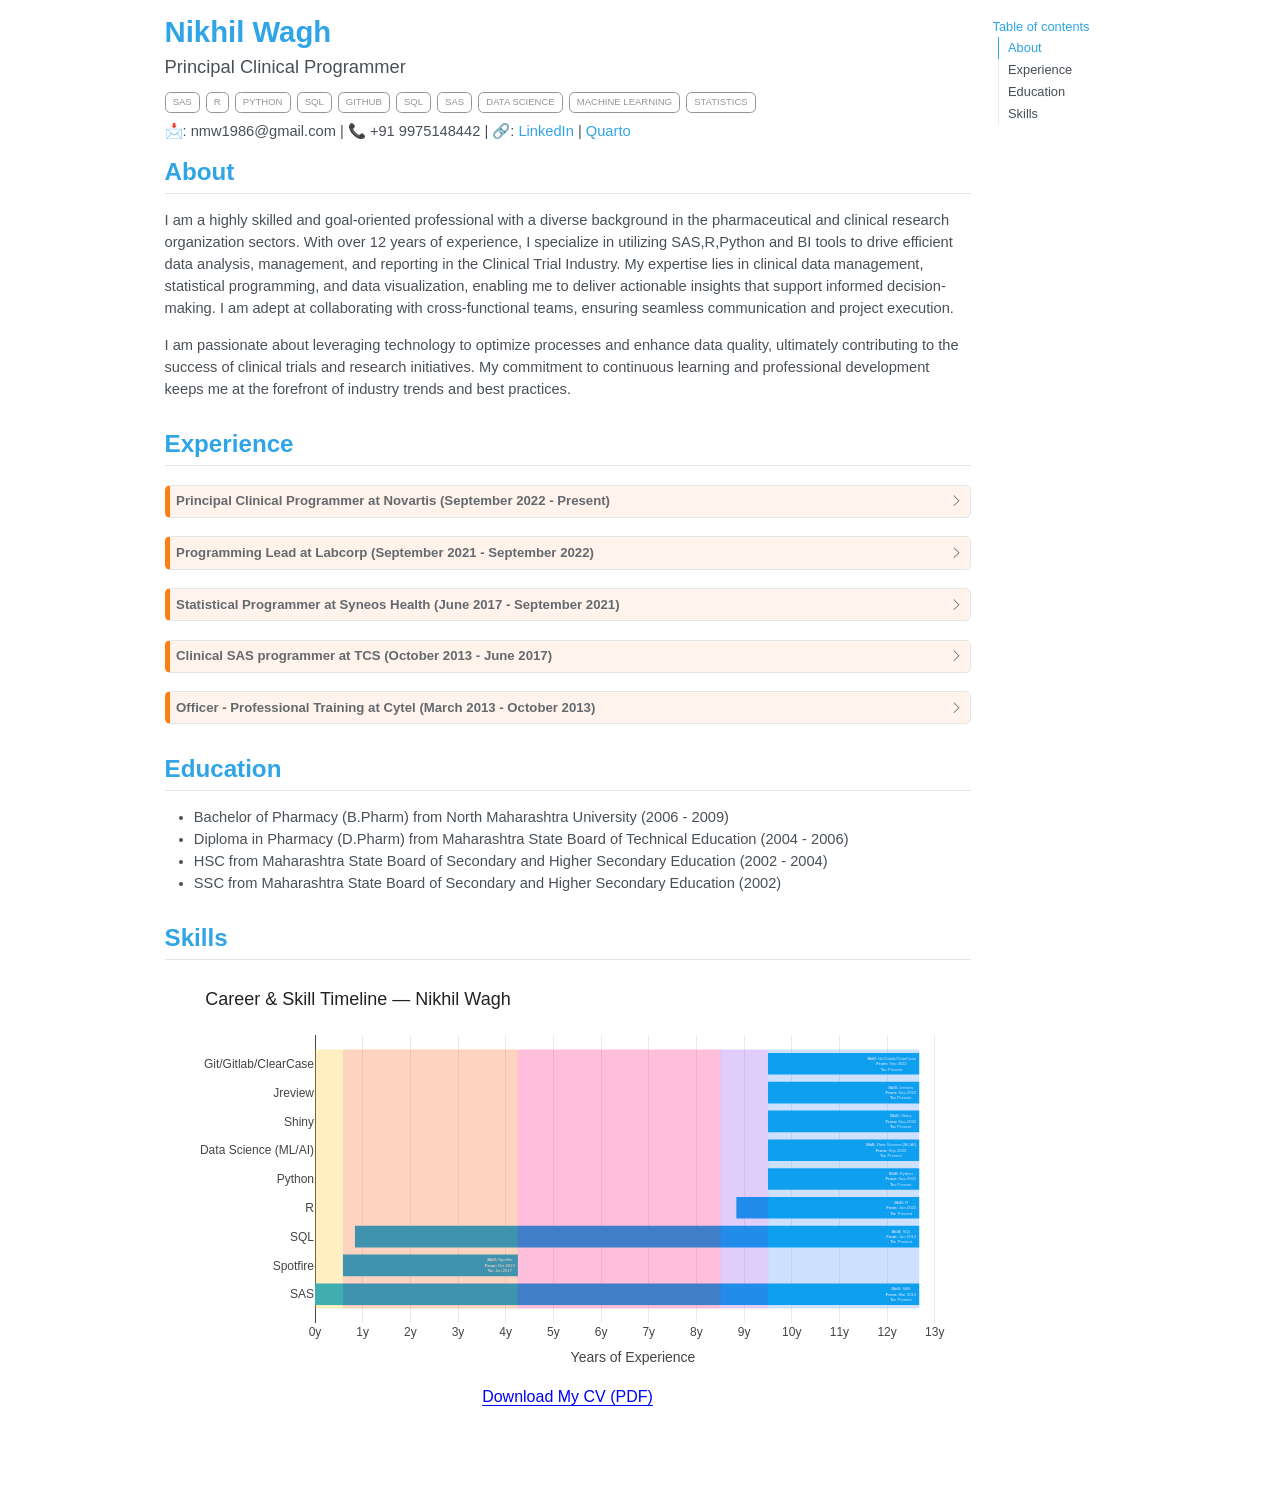
==== index.html @ 8e540fe0 "Built site for gh-pages" ====
<!DOCTYPE html>
<html xmlns="http://www.w3.org/1999/xhtml" lang="en" xml:lang="en"><head>

<meta charset="utf-8">
<meta name="generator" content="quarto-1.8.25">

<meta name="viewport" content="width=device-width, initial-scale=1.0, user-scalable=yes">

<meta name="description" content="📩: nmw1986@gmail.com | 📞 +91 9975148442 | 🔗: LinkedIn | Quarto">

<title>Nikhil Wagh</title>
<style>
code{white-space: pre-wrap;}
span.smallcaps{font-variant: small-caps;}
div.columns{display: flex; gap: min(4vw, 1.5em);}
div.column{flex: auto; overflow-x: auto;}
div.hanging-indent{margin-left: 1.5em; text-indent: -1.5em;}
ul.task-list{list-style: none;}
ul.task-list li input[type="checkbox"] {
  width: 0.8em;
  margin: 0 0.8em 0.2em -1em; /* quarto-specific, see https://github.com/quarto-dev/quarto-cli/issues/4556 */ 
  vertical-align: middle;
}
</style>


<script src="my_cv_final_files/libs/clipboard/clipboard.min.js"></script>
<script src="my_cv_final_files/libs/quarto-html/quarto.js" type="module"></script>
<script src="my_cv_final_files/libs/quarto-html/tabsets/tabsets.js" type="module"></script>
<script src="my_cv_final_files/libs/quarto-html/axe/axe-check.js" type="module"></script>
<script src="my_cv_final_files/libs/quarto-html/popper.min.js"></script>
<script src="my_cv_final_files/libs/quarto-html/tippy.umd.min.js"></script>
<script src="my_cv_final_files/libs/quarto-html/anchor.min.js"></script>
<link href="my_cv_final_files/libs/quarto-html/tippy.css" rel="stylesheet">
<link href="my_cv_final_files/libs/quarto-html/quarto-syntax-highlighting-7b89279ff1a6dce999919e0e67d4d9ec.css" rel="stylesheet" id="quarto-text-highlighting-styles">
<script src="my_cv_final_files/libs/bootstrap/bootstrap.min.js"></script>
<link href="my_cv_final_files/libs/bootstrap/bootstrap-icons.css" rel="stylesheet">
<link href="my_cv_final_files/libs/bootstrap/bootstrap-fc3f33016bf7e2c50a963d0f07902fc6.min.css" rel="stylesheet" append-hash="true" id="quarto-bootstrap" data-mode="light">
<link href="my_cv_final_files/libs/htmltools-fill-0.5.8.1/fill.css" rel="stylesheet">

<script src="my_cv_final_files/libs/htmlwidgets-1.6.4/htmlwidgets.js"></script>

<script src="my_cv_final_files/libs/plotly-binding-4.11.0/plotly.js"></script>

<script src="my_cv_final_files/libs/typedarray-0.1/typedarray.min.js"></script>

<script src="my_cv_final_files/libs/jquery-3.5.1/jquery.min.js"></script>

<link href="my_cv_final_files/libs/crosstalk-1.2.2/css/crosstalk.min.css" rel="stylesheet">

<script src="my_cv_final_files/libs/crosstalk-1.2.2/js/crosstalk.min.js"></script>

<link href="my_cv_final_files/libs/plotly-htmlwidgets-css-2.11.1/plotly-htmlwidgets.css" rel="stylesheet">

<script src="my_cv_final_files/libs/plotly-main-2.11.1/plotly-latest.min.js"></script>



</head>

<body class="quarto-light">

<div id="quarto-content" class="page-columns page-rows-contents page-layout-article">
<div id="quarto-margin-sidebar" class="sidebar margin-sidebar">
  <nav id="TOC" role="doc-toc" class="toc-active">
    <h2 id="toc-title">Table of contents</h2>
   
  <ul class="collapse">
  <li><a href="#about" id="toc-about" class="nav-link active" data-scroll-target="#about">About</a></li>
  <li><a href="#experience" id="toc-experience" class="nav-link" data-scroll-target="#experience">Experience</a></li>
  <li><a href="#education" id="toc-education" class="nav-link" data-scroll-target="#education">Education</a></li>
  <li><a href="#skills" id="toc-skills" class="nav-link" data-scroll-target="#skills">Skills</a></li>
  </ul>
</nav>
</div>
<main class="content" id="quarto-document-content">

<header id="title-block-header" class="quarto-title-block default">
<div class="quarto-title">
<h1 class="title">Nikhil Wagh</h1>
<p class="subtitle lead">Principal Clinical Programmer</p>
  <div class="quarto-categories">
    <div class="quarto-category">SAS</div>
    <div class="quarto-category">R</div>
    <div class="quarto-category">Python</div>
    <div class="quarto-category">SQL</div>
    <div class="quarto-category">Github</div>
    <div class="quarto-category">SQL</div>
    <div class="quarto-category">SAS</div>
    <div class="quarto-category">Data Science</div>
    <div class="quarto-category">Machine Learning</div>
    <div class="quarto-category">Statistics</div>
  </div>
  </div>

<div>
  <div class="description">
    📩: nmw1986@gmail.com | 📞 +91 9975148442 | 🔗: <a href="www.linkedin.com/in/waghnikhil">LinkedIn</a> | <a href="https://quarto.org/">Quarto</a>
  </div>
</div>


<div class="quarto-title-meta">

    
  
    
  </div>
  


</header>


<section id="about" class="level2">
<h2 class="anchored" data-anchor-id="about">About</h2>
<p>I am a highly skilled and goal-oriented professional with a diverse background in the pharmaceutical and clinical research organization sectors. With over 12 years of experience, I specialize in utilizing SAS,R,Python and BI tools to drive efficient data analysis, management, and reporting in the Clinical Trial Industry. My expertise lies in clinical data management, statistical programming, and data visualization, enabling me to deliver actionable insights that support informed decision-making. I am adept at collaborating with cross-functional teams, ensuring seamless communication and project execution.</p>
<p>I am passionate about leveraging technology to optimize processes and enhance data quality, ultimately contributing to the success of clinical trials and research initiatives. My commitment to continuous learning and professional development keeps me at the forefront of industry trends and best practices.</p>
</section>
<section id="experience" class="level2">
<h2 class="anchored" data-anchor-id="experience">Experience</h2>
<div class="callout callout-style-default callout-caution no-icon callout-titled">
<div class="callout-header d-flex align-content-center collapsed" data-bs-toggle="collapse" data-bs-target=".callout-1-contents" aria-controls="callout-1" aria-expanded="false" aria-label="Toggle callout">
<div class="callout-icon-container">
<i class="callout-icon no-icon"></i>
</div>
<div class="callout-title-container flex-fill">
<span class="screen-reader-only">Caution</span><strong>Principal Clinical Programmer</strong> at <strong>Novartis</strong> (September 2022 - Present)
</div>
<div class="callout-btn-toggle d-inline-block border-0 py-1 ps-1 pe-0 float-end"><i class="callout-toggle"></i></div>
</div>
<div id="callout-1" class="callout-1-contents callout-collapse collapse">
<div class="callout-body-container callout-body">
<ul>
<li>Leading the development and implementation of advanced statistical programming solutions using SAS, R, and Python to support clinical trials.</li>
<li>Collaborating with cross-functional teams to ensure data integrity and compliance with regulatory standards.</li>
<li>Mentoring junior programmers and providing technical guidance on complex programming tasks.</li>
<li>Driving process improvements and automation initiatives to enhance efficiency and accuracy in data analysis and reporting.</li>
<li>Coordinating with stakeholders to deliver high-quality datasets and reports for regulatory submissions.</li>
<li>Utilizing R/Shiny and BI tools to create interactive dashboards and visualizations for data interpretation and decision-making.</li>
<li>Implementing machine learning algorithms to analyze clinical data and identify patterns that inform trial outcomes.</li>
<li>Conducting training sessions and workshops to upskill team members on the latest programming techniques and tools.</li>
</ul>
</div>
</div>
</div>
<div class="callout callout-style-default callout-caution no-icon callout-titled">
<div class="callout-header d-flex align-content-center collapsed" data-bs-toggle="collapse" data-bs-target=".callout-2-contents" aria-controls="callout-2" aria-expanded="false" aria-label="Toggle callout">
<div class="callout-icon-container">
<i class="callout-icon no-icon"></i>
</div>
<div class="callout-title-container flex-fill">
<span class="screen-reader-only">Caution</span><strong>Programming Lead</strong> at <strong>Labcorp</strong> (September 2021 - September 2022)
</div>
<div class="callout-btn-toggle d-inline-block border-0 py-1 ps-1 pe-0 float-end"><i class="callout-toggle"></i></div>
</div>
<div id="callout-2" class="callout-2-contents callout-collapse collapse">
<div class="callout-body-container callout-body">
<ul>
<li>Working as Lead for the Rare Disease (RWD/RWE) observational Phase-IV registry study.</li>
<li>Analyzing and Reporting of Safety and Efficacy Data using SAS.</li>
<li>Creating SAS macros or updating complex study macros and performing process automation.</li>
<li>Handling and cleaning multi-center large datasets (RWD) and creating study-specific domains.</li>
<li>Develop SAS programs for creating analysis/derived datasets (ADS).</li>
<li>To review Protocol, Statistical Analysis Plan (SAP), CRF for generation of the table, figure, and listing outputs and provide inputs to specifications, listing outputs, and summaries, as required.</li>
</ul>
<p>🔮 Process Automation 1: 📊 Combined multiple CSV file outputs into a single Excel file with a dynamic Table of Contents (TOC) and hyperlinks for seamless navigation. ⏰ Simplified review process, saving significant time and effort for Biostat/Client. 🏆 Recognized with Labcorp ACE - Level 4 award for outstanding automation.</p>
<p>🔮 Process Automation 2: 📁 Consolidated TLG RTF outputs into a comprehensive RTF file with a user-friendly TOC and hyperlinks. ⌛️ Reduced report compilation time from 8 hours to just 1 hour. 🚀 Streamlined Biostat/Client review process, minimizing manual efforts.</p>
</div>
</div>
</div>
<div class="callout callout-style-default callout-caution no-icon callout-titled">
<div class="callout-header d-flex align-content-center collapsed" data-bs-toggle="collapse" data-bs-target=".callout-3-contents" aria-controls="callout-3" aria-expanded="false" aria-label="Toggle callout">
<div class="callout-icon-container">
<i class="callout-icon no-icon"></i>
</div>
<div class="callout-title-container flex-fill">
<span class="screen-reader-only">Caution</span><strong>Statistical Programmer</strong> at <strong>Syneos Health</strong> (June 2017 - September 2021)
</div>
<div class="callout-btn-toggle d-inline-block border-0 py-1 ps-1 pe-0 float-end"><i class="callout-toggle"></i></div>
</div>
<div id="callout-3" class="callout-3-contents callout-collapse collapse">
<div class="callout-body-container callout-body">
<ul>
<li>To review Protocol, Statistical Analysis Plan (SAP), CRF for generation of the table, figure and listing outputs and provide inputs to specifications, listing outputs and summaries, as required.</li>
<li>As required, make certain that documents and specifications are consistent and comply with company standards.</li>
<li>Develop SAS programs for creating analysis/derived datasets and generating tables and listings.</li>
<li>To perform independent report management tasks for validation purposes.</li>
<li>Validate analysis/derived datasets and tables &amp; listings.</li>
<li>Generate Define.xml and creation of Analysis Data Reviewers Guide (ADRG).</li>
<li>Maintain all the required documentation for assigned projects and adhere to all Client SOPs.</li>
</ul>
</div>
</div>
</div>
<div class="callout callout-style-default callout-caution no-icon callout-titled">
<div class="callout-header d-flex align-content-center collapsed" data-bs-toggle="collapse" data-bs-target=".callout-4-contents" aria-controls="callout-4" aria-expanded="false" aria-label="Toggle callout">
<div class="callout-icon-container">
<i class="callout-icon no-icon"></i>
</div>
<div class="callout-title-container flex-fill">
<span class="screen-reader-only">Caution</span><strong>Clinical SAS programmer</strong> at <strong>TCS</strong> (October 2013 - June 2017)
</div>
<div class="callout-btn-toggle d-inline-block border-0 py-1 ps-1 pe-0 float-end"><i class="callout-toggle"></i></div>
</div>
<div id="callout-4" class="callout-4-contents callout-collapse collapse">
<div class="callout-body-container callout-body">
<p><strong>SAS (ADaM/TLFs)</strong> :</p>
<ul>
<li>Create ADaM specification and derived datasets for BA/BE studies.</li>
<li>Creation of standard Tables and Listings for Safety and PK reporting.</li>
<li>Validation of ADaM datasets and TLFs.</li>
<li>Creation of ADaM – Define and ADRG.</li>
</ul>
<p><strong>SAS (CDM)</strong>:</p>
<ul>
<li>Responsible for reviewing Data Validation Specifications, writing SAS codes as per validation check description to find out the data discrepancies.</li>
<li>Reconciliation of external vendor data with InForm database.</li>
<li>Generate the Patient profile listings in SAS and SpotFire.</li>
<li>Generate the periodic DSUR listings for safety reporting.</li>
<li>Create study specific visualization using SpotFire and SAS on clinical trial data for Safety and Risk-based Monitoring.</li>
</ul>
</div>
</div>
</div>
<div class="callout callout-style-default callout-caution no-icon callout-titled">
<div class="callout-header d-flex align-content-center collapsed" data-bs-toggle="collapse" data-bs-target=".callout-5-contents" aria-controls="callout-5" aria-expanded="false" aria-label="Toggle callout">
<div class="callout-icon-container">
<i class="callout-icon no-icon"></i>
</div>
<div class="callout-title-container flex-fill">
<span class="screen-reader-only">Caution</span><strong>Officer - Professional Training</strong> at <strong>Cytel</strong> (March 2013 - October 2013)
</div>
<div class="callout-btn-toggle d-inline-block border-0 py-1 ps-1 pe-0 float-end"><i class="callout-toggle"></i></div>
</div>
<div id="callout-5" class="callout-5-contents callout-collapse collapse">
<div class="callout-body-container callout-body">
<p>Train CliPLab interns in to Clinical SAS Programming, co-ordinate various projects like Analysis Dataset Creation, Analysis Data Validation, Pharmacokinetics Data Integration, Report/Tables Generation and Graph Generation.</p>
<p>Participation in Process improvements with respect to betterment of training Process.</p>
<p><strong><em>Responsibilities:</em></strong></p>
<ul>
<li>Leading a team of 10-15 interns in entire CliPLab internship.</li>
<li>Train the CliPLab interns in Clinical SAS Programming i.e.&nbsp;TLGs.</li>
<li>Asses the programs and outputs generated by the Interns.</li>
<li>Managing Project Kick-off teleconferences and Sign-off meetings.</li>
</ul>
</div>
</div>
</div>
</section>
<section id="education" class="level2">
<h2 class="anchored" data-anchor-id="education">Education</h2>
<ul>
<li>Bachelor of Pharmacy (B.Pharm) from North Maharashtra University (2006 - 2009)</li>
<li>Diploma in Pharmacy (D.Pharm) from Maharashtra State Board of Technical Education (2004 - 2006)</li>
<li>HSC from Maharashtra State Board of Secondary and Higher Secondary Education (2002 - 2004)</li>
<li>SSC from Maharashtra State Board of Secondary and Higher Secondary Education (2002)</li>
</ul>
</section>
<section id="skills" class="level2">
<h2 class="anchored" data-anchor-id="skills">Skills</h2>
<div class="plotly html-widget html-fill-item" id="htmlwidget-016c33133455f88a08a9" style="width:100%;height:390px;"></div>
<script type="application/json" data-for="htmlwidget-016c33133455f88a08a9">{"x":{"visdat":{"2e242b632d44":["function () ","plotlyVisDat"]},"cur_data":"2e242b632d44","attrs":{"2e242b632d44":{"alpha_stroke":1,"sizes":[10,100],"spans":[1,20],"type":"scatter","mode":"none","fill":"toself","name":"Cytel (Officer - Training)","fillcolor":"#FFBE0B40","hoverinfo":"text","text":"<b>Company:<\/b> Cytel (Officer - Training)<br><b>From:<\/b> 2013-03<br><b>To:<\/b> 2013-10","x":[0,0.58863791923340181,0.58863791923340181,0],"y":[0.5,0.5,9.5,9.5],"showlegend":false,"inherit":true},"2e242b632d44.1":{"alpha_stroke":1,"sizes":[10,100],"spans":[1,20],"type":"scatter","mode":"none","fill":"toself","name":"TCS (Clinical SAS Programmer)","fillcolor":"#FB560740","hoverinfo":"text","text":"<b>Company:<\/b> TCS (Clinical SAS Programmer)<br><b>From:<\/b> 2013-10<br><b>To:<\/b> 2017-06","x":[0.58590006844626963,4.2546201232032859,4.2546201232032859,0.58590006844626963],"y":[0.5,0.5,9.5,9.5],"showlegend":false,"inherit":true},"2e242b632d44.2":{"alpha_stroke":1,"sizes":[10,100],"spans":[1,20],"type":"scatter","mode":"none","fill":"toself","name":"Syneos Health (Statistical Programmer)","fillcolor":"#FF006E40","hoverinfo":"text","text":"<b>Company:<\/b> Syneos Health (Statistical Programmer)<br><b>From:<\/b> 2017-06<br><b>To:<\/b> 2021-09","x":[4.2518822724161529,8.5065023956194388,8.5065023956194388,4.2518822724161529],"y":[0.5,0.5,9.5,9.5],"showlegend":false,"inherit":true},"2e242b632d44.3":{"alpha_stroke":1,"sizes":[10,100],"spans":[1,20],"type":"scatter","mode":"none","fill":"toself","name":"Labcorp (Programming Lead)","fillcolor":"#8338EC40","hoverinfo":"text","text":"<b>Company:<\/b> Labcorp (Programming Lead)<br><b>From:<\/b> 2021-09<br><b>To:<\/b> 2022-09","x":[8.5037645448323058,9.5058179329226551,9.5058179329226551,8.5037645448323058],"y":[0.5,0.5,9.5,9.5],"showlegend":false,"inherit":true},"2e242b632d44.4":{"alpha_stroke":1,"sizes":[10,100],"spans":[1,20],"type":"scatter","mode":"none","fill":"toself","name":"Novartis (Principal Clinical Programmer)","fillcolor":"#3A86FF40","hoverinfo":"text","text":"<b>Company:<\/b> Novartis (Principal Clinical Programmer)<br><b>From:<\/b> 2022-09<br><b>To:<\/b> Present","x":[9.5030800821355239,12.673511293634498,12.673511293634498,9.5030800821355239],"y":[0.5,0.5,9.5,9.5],"showlegend":false,"inherit":true},"2e242b632d44.5":{"alpha_stroke":1,"sizes":[10,100],"spans":[1,20],"type":"bar","orientation":"h","y":[1,2,3,4,5,6,7,8,9],"x":[12.673511293634498,3.6687200547570162,11.835728952772074,3.8357289527720742,3.1704312114989737,3.1704312114989737,3.1704312114989737,3.1704312114989737,3.1704312114989737],"base":[0,0.58590006844626963,0.83778234086242298,8.8377823408624234,9.5030800821355239,9.5030800821355239,9.5030800821355239,9.5030800821355239,9.5030800821355239],"marker":{"color":"#00A8E8"},"hoverinfo":"text","text":["<b>Skill:<\/b> SAS<br><b>From:<\/b> Mar 2013<br><b>To:<\/b> Present","<b>Skill:<\/b> Spotfire<br><b>From:<\/b> Oct 2013<br><b>To:<\/b> Jun 2017","<b>Skill:<\/b> SQL<br><b>From:<\/b> Jan 2014<br><b>To:<\/b> Present","<b>Skill:<\/b> R<br><b>From:<\/b> Jan 2022<br><b>To:<\/b> Present","<b>Skill:<\/b> Python<br><b>From:<\/b> Sep 2022<br><b>To:<\/b> Present","<b>Skill:<\/b> Data Science (ML/AI)<br><b>From:<\/b> Sep 2022<br><b>To:<\/b> Present","<b>Skill:<\/b> Shiny<br><b>From:<\/b> Sep 2022<br><b>To:<\/b> Present","<b>Skill:<\/b> Jreview<br><b>From:<\/b> Sep 2022<br><b>To:<\/b> Present","<b>Skill:<\/b> Git/Gitlab/ClearCase<br><b>From:<\/b> Sep 2022<br><b>To:<\/b> Present"],"name":"Skills","inherit":true}},"layout":{"margin":{"b":40,"l":150,"t":60,"r":20},"title":{"text":"Career & Skill Timeline — Nikhil Wagh","x":0.050000000000000003,"font":{"size":18,"family":"Arial","color":"#222"}},"xaxis":{"domain":[0,1],"automargin":true,"title":"Years of Experience","tickvals":[0,1,2,3,4,5,6,7,8,9,10,11,12,13],"ticktext":["0y","1y","2y","3y","4y","5y","6y","7y","8y","9y","10y","11y","12y","13y"],"gridcolor":"#EAEAEA"},"yaxis":{"domain":[0,1],"automargin":true,"title":"","tickvals":[1,2,3,4,5,6,7,8,9],"ticktext":["SAS","Spotfire","SQL","R","Python","Data Science (ML/AI)","Shiny","Jreview","Git/Gitlab/ClearCase"],"gridcolor":"transparent"},"bargap":0.25,"hoverlabel":{"bgcolor":"white","font":{"size":11}},"plot_bgcolor":"#FFFFFF","paper_bgcolor":"#FFFFFF","showlegend":false,"hovermode":"closest"},"source":"A","config":{"modeBarButtonsToAdd":["hoverclosest","hovercompare"],"showSendToCloud":false},"data":[{"fillcolor":"#FFBE0B40","type":"scatter","mode":"none","fill":"toself","name":"Cytel (Officer - Training)","hoverinfo":["text","text","text","text"],"text":["<b>Company:<\/b> Cytel (Officer - Training)<br><b>From:<\/b> 2013-03<br><b>To:<\/b> 2013-10","<b>Company:<\/b> Cytel (Officer - Training)<br><b>From:<\/b> 2013-03<br><b>To:<\/b> 2013-10","<b>Company:<\/b> Cytel (Officer - Training)<br><b>From:<\/b> 2013-03<br><b>To:<\/b> 2013-10","<b>Company:<\/b> Cytel (Officer - Training)<br><b>From:<\/b> 2013-03<br><b>To:<\/b> 2013-10"],"x":[0,0.58863791923340181,0.58863791923340181,0],"y":[0.5,0.5,9.5,9.5],"showlegend":false,"marker":{"color":"rgba(31,119,180,1)","line":{"color":"rgba(31,119,180,1)"}},"error_y":{"color":"rgba(31,119,180,1)"},"error_x":{"color":"rgba(31,119,180,1)"},"line":{"color":"rgba(31,119,180,1)"},"xaxis":"x","yaxis":"y","frame":null},{"fillcolor":"#FB560740","type":"scatter","mode":"none","fill":"toself","name":"TCS (Clinical SAS Programmer)","hoverinfo":["text","text","text","text"],"text":["<b>Company:<\/b> TCS (Clinical SAS Programmer)<br><b>From:<\/b> 2013-10<br><b>To:<\/b> 2017-06","<b>Company:<\/b> TCS (Clinical SAS Programmer)<br><b>From:<\/b> 2013-10<br><b>To:<\/b> 2017-06","<b>Company:<\/b> TCS (Clinical SAS Programmer)<br><b>From:<\/b> 2013-10<br><b>To:<\/b> 2017-06","<b>Company:<\/b> TCS (Clinical SAS Programmer)<br><b>From:<\/b> 2013-10<br><b>To:<\/b> 2017-06"],"x":[0.58590006844626963,4.2546201232032859,4.2546201232032859,0.58590006844626963],"y":[0.5,0.5,9.5,9.5],"showlegend":false,"marker":{"color":"rgba(255,127,14,1)","line":{"color":"rgba(255,127,14,1)"}},"error_y":{"color":"rgba(255,127,14,1)"},"error_x":{"color":"rgba(255,127,14,1)"},"line":{"color":"rgba(255,127,14,1)"},"xaxis":"x","yaxis":"y","frame":null},{"fillcolor":"#FF006E40","type":"scatter","mode":"none","fill":"toself","name":"Syneos Health (Statistical Programmer)","hoverinfo":["text","text","text","text"],"text":["<b>Company:<\/b> Syneos Health (Statistical Programmer)<br><b>From:<\/b> 2017-06<br><b>To:<\/b> 2021-09","<b>Company:<\/b> Syneos Health (Statistical Programmer)<br><b>From:<\/b> 2017-06<br><b>To:<\/b> 2021-09","<b>Company:<\/b> Syneos Health (Statistical Programmer)<br><b>From:<\/b> 2017-06<br><b>To:<\/b> 2021-09","<b>Company:<\/b> Syneos Health (Statistical Programmer)<br><b>From:<\/b> 2017-06<br><b>To:<\/b> 2021-09"],"x":[4.2518822724161529,8.5065023956194388,8.5065023956194388,4.2518822724161529],"y":[0.5,0.5,9.5,9.5],"showlegend":false,"marker":{"color":"rgba(44,160,44,1)","line":{"color":"rgba(44,160,44,1)"}},"error_y":{"color":"rgba(44,160,44,1)"},"error_x":{"color":"rgba(44,160,44,1)"},"line":{"color":"rgba(44,160,44,1)"},"xaxis":"x","yaxis":"y","frame":null},{"fillcolor":"#8338EC40","type":"scatter","mode":"none","fill":"toself","name":"Labcorp (Programming Lead)","hoverinfo":["text","text","text","text"],"text":["<b>Company:<\/b> Labcorp (Programming Lead)<br><b>From:<\/b> 2021-09<br><b>To:<\/b> 2022-09","<b>Company:<\/b> Labcorp (Programming Lead)<br><b>From:<\/b> 2021-09<br><b>To:<\/b> 2022-09","<b>Company:<\/b> Labcorp (Programming Lead)<br><b>From:<\/b> 2021-09<br><b>To:<\/b> 2022-09","<b>Company:<\/b> Labcorp (Programming Lead)<br><b>From:<\/b> 2021-09<br><b>To:<\/b> 2022-09"],"x":[8.5037645448323058,9.5058179329226551,9.5058179329226551,8.5037645448323058],"y":[0.5,0.5,9.5,9.5],"showlegend":false,"marker":{"color":"rgba(214,39,40,1)","line":{"color":"rgba(214,39,40,1)"}},"error_y":{"color":"rgba(214,39,40,1)"},"error_x":{"color":"rgba(214,39,40,1)"},"line":{"color":"rgba(214,39,40,1)"},"xaxis":"x","yaxis":"y","frame":null},{"fillcolor":"#3A86FF40","type":"scatter","mode":"none","fill":"toself","name":"Novartis (Principal Clinical Programmer)","hoverinfo":["text","text","text","text"],"text":["<b>Company:<\/b> Novartis (Principal Clinical Programmer)<br><b>From:<\/b> 2022-09<br><b>To:<\/b> Present","<b>Company:<\/b> Novartis (Principal Clinical Programmer)<br><b>From:<\/b> 2022-09<br><b>To:<\/b> Present","<b>Company:<\/b> Novartis (Principal Clinical Programmer)<br><b>From:<\/b> 2022-09<br><b>To:<\/b> Present","<b>Company:<\/b> Novartis (Principal Clinical Programmer)<br><b>From:<\/b> 2022-09<br><b>To:<\/b> Present"],"x":[9.5030800821355239,12.673511293634498,12.673511293634498,9.5030800821355239],"y":[0.5,0.5,9.5,9.5],"showlegend":false,"marker":{"color":"rgba(148,103,189,1)","line":{"color":"rgba(148,103,189,1)"}},"error_y":{"color":"rgba(148,103,189,1)"},"error_x":{"color":"rgba(148,103,189,1)"},"line":{"color":"rgba(148,103,189,1)"},"xaxis":"x","yaxis":"y","frame":null},{"type":"bar","orientation":"h","y":[1,2,3,4,5,6,7,8,9],"x":[12.673511293634498,3.6687200547570162,11.835728952772074,3.8357289527720742,3.1704312114989737,3.1704312114989737,3.1704312114989737,3.1704312114989737,3.1704312114989737],"base":[0,0.58590006844626963,0.83778234086242298,8.8377823408624234,9.5030800821355239,9.5030800821355239,9.5030800821355239,9.5030800821355239,9.5030800821355239],"marker":{"color":"#00A8E8","line":{"color":"rgba(140,86,75,1)"}},"hoverinfo":["text","text","text","text","text","text","text","text","text"],"text":["<b>Skill:<\/b> SAS<br><b>From:<\/b> Mar 2013<br><b>To:<\/b> Present","<b>Skill:<\/b> Spotfire<br><b>From:<\/b> Oct 2013<br><b>To:<\/b> Jun 2017","<b>Skill:<\/b> SQL<br><b>From:<\/b> Jan 2014<br><b>To:<\/b> Present","<b>Skill:<\/b> R<br><b>From:<\/b> Jan 2022<br><b>To:<\/b> Present","<b>Skill:<\/b> Python<br><b>From:<\/b> Sep 2022<br><b>To:<\/b> Present","<b>Skill:<\/b> Data Science (ML/AI)<br><b>From:<\/b> Sep 2022<br><b>To:<\/b> Present","<b>Skill:<\/b> Shiny<br><b>From:<\/b> Sep 2022<br><b>To:<\/b> Present","<b>Skill:<\/b> Jreview<br><b>From:<\/b> Sep 2022<br><b>To:<\/b> Present","<b>Skill:<\/b> Git/Gitlab/ClearCase<br><b>From:<\/b> Sep 2022<br><b>To:<\/b> Present"],"name":"Skills","error_y":{"color":"rgba(140,86,75,1)"},"error_x":{"color":"rgba(140,86,75,1)"},"xaxis":"x","yaxis":"y","frame":null}],"highlight":{"on":"plotly_click","persistent":false,"dynamic":false,"selectize":false,"opacityDim":0.20000000000000001,"selected":{"opacity":1},"debounce":0},"shinyEvents":["plotly_hover","plotly_click","plotly_selected","plotly_relayout","plotly_brushed","plotly_brushing","plotly_clickannotation","plotly_doubleclick","plotly_deselect","plotly_afterplot","plotly_sunburstclick"],"base_url":"https://plot.ly"},"evals":[],"jsHooks":[]}</script>
<div style="text-align: center; margin-top: 20px; margin-bottom: 20px;">
<p><a href="Nikhil Wagh.pdf" target="_blank" style="font-size: 16px; color: blue; text-decoration: underline;"> Download My CV (PDF) </a></p>
</div>
</section>

</main>
<!-- /main column -->
<script id="quarto-html-after-body" type="application/javascript">
  window.document.addEventListener("DOMContentLoaded", function (event) {
    const icon = "";
    const anchorJS = new window.AnchorJS();
    anchorJS.options = {
      placement: 'right',
      icon: icon
    };
    anchorJS.add('.anchored');
    const isCodeAnnotation = (el) => {
      for (const clz of el.classList) {
        if (clz.startsWith('code-annotation-')) {                     
          return true;
        }
      }
      return false;
    }
    const onCopySuccess = function(e) {
      // button target
      const button = e.trigger;
      // don't keep focus
      button.blur();
      // flash "checked"
      button.classList.add('code-copy-button-checked');
      var currentTitle = button.getAttribute("title");
      button.setAttribute("title", "Copied!");
      let tooltip;
      if (window.bootstrap) {
        button.setAttribute("data-bs-toggle", "tooltip");
        button.setAttribute("data-bs-placement", "left");
        button.setAttribute("data-bs-title", "Copied!");
        tooltip = new bootstrap.Tooltip(button, 
          { trigger: "manual", 
            customClass: "code-copy-button-tooltip",
            offset: [0, -8]});
        tooltip.show();    
      }
      setTimeout(function() {
        if (tooltip) {
          tooltip.hide();
          button.removeAttribute("data-bs-title");
          button.removeAttribute("data-bs-toggle");
          button.removeAttribute("data-bs-placement");
        }
        button.setAttribute("title", currentTitle);
        button.classList.remove('code-copy-button-checked');
      }, 1000);
      // clear code selection
      e.clearSelection();
    }
    const getTextToCopy = function(trigger) {
      const outerScaffold = trigger.parentElement.cloneNode(true);
      const codeEl = outerScaffold.querySelector('code');
      for (const childEl of codeEl.children) {
        if (isCodeAnnotation(childEl)) {
          childEl.remove();
        }
      }
      return codeEl.innerText;
    }
    const clipboard = new window.ClipboardJS('.code-copy-button:not([data-in-quarto-modal])', {
      text: getTextToCopy
    });
    clipboard.on('success', onCopySuccess);
    if (window.document.getElementById('quarto-embedded-source-code-modal')) {
      const clipboardModal = new window.ClipboardJS('.code-copy-button[data-in-quarto-modal]', {
        text: getTextToCopy,
        container: window.document.getElementById('quarto-embedded-source-code-modal')
      });
      clipboardModal.on('success', onCopySuccess);
    }
      var localhostRegex = new RegExp(/^(?:http|https):\/\/localhost\:?[0-9]*\//);
      var mailtoRegex = new RegExp(/^mailto:/);
        var filterRegex = new RegExp('/' + window.location.host + '/');
      var isInternal = (href) => {
          return filterRegex.test(href) || localhostRegex.test(href) || mailtoRegex.test(href);
      }
      // Inspect non-navigation links and adorn them if external
     var links = window.document.querySelectorAll('a[href]:not(.nav-link):not(.navbar-brand):not(.toc-action):not(.sidebar-link):not(.sidebar-item-toggle):not(.pagination-link):not(.no-external):not([aria-hidden]):not(.dropdown-item):not(.quarto-navigation-tool):not(.about-link)');
      for (var i=0; i<links.length; i++) {
        const link = links[i];
        if (!isInternal(link.href)) {
          // undo the damage that might have been done by quarto-nav.js in the case of
          // links that we want to consider external
          if (link.dataset.originalHref !== undefined) {
            link.href = link.dataset.originalHref;
          }
        }
      }
    function tippyHover(el, contentFn, onTriggerFn, onUntriggerFn) {
      const config = {
        allowHTML: true,
        maxWidth: 500,
        delay: 100,
        arrow: false,
        appendTo: function(el) {
            return el.parentElement;
        },
        interactive: true,
        interactiveBorder: 10,
        theme: 'quarto',
        placement: 'bottom-start',
      };
      if (contentFn) {
        config.content = contentFn;
      }
      if (onTriggerFn) {
        config.onTrigger = onTriggerFn;
      }
      if (onUntriggerFn) {
        config.onUntrigger = onUntriggerFn;
      }
      window.tippy(el, config); 
    }
    const noterefs = window.document.querySelectorAll('a[role="doc-noteref"]');
    for (var i=0; i<noterefs.length; i++) {
      const ref = noterefs[i];
      tippyHover(ref, function() {
        // use id or data attribute instead here
        let href = ref.getAttribute('data-footnote-href') || ref.getAttribute('href');
        try { href = new URL(href).hash; } catch {}
        const id = href.replace(/^#\/?/, "");
        const note = window.document.getElementById(id);
        if (note) {
          return note.innerHTML;
        } else {
          return "";
        }
      });
    }
    const xrefs = window.document.querySelectorAll('a.quarto-xref');
    const processXRef = (id, note) => {
      // Strip column container classes
      const stripColumnClz = (el) => {
        el.classList.remove("page-full", "page-columns");
        if (el.children) {
          for (const child of el.children) {
            stripColumnClz(child);
          }
        }
      }
      stripColumnClz(note)
      if (id === null || id.startsWith('sec-')) {
        // Special case sections, only their first couple elements
        const container = document.createElement("div");
        if (note.children && note.children.length > 2) {
          container.appendChild(note.children[0].cloneNode(true));
          for (let i = 1; i < note.children.length; i++) {
            const child = note.children[i];
            if (child.tagName === "P" && child.innerText === "") {
              continue;
            } else {
              container.appendChild(child.cloneNode(true));
              break;
            }
          }
          if (window.Quarto?.typesetMath) {
            window.Quarto.typesetMath(container);
          }
          return container.innerHTML
        } else {
          if (window.Quarto?.typesetMath) {
            window.Quarto.typesetMath(note);
          }
          return note.innerHTML;
        }
      } else {
        // Remove any anchor links if they are present
        const anchorLink = note.querySelector('a.anchorjs-link');
        if (anchorLink) {
          anchorLink.remove();
        }
        if (window.Quarto?.typesetMath) {
          window.Quarto.typesetMath(note);
        }
        if (note.classList.contains("callout")) {
          return note.outerHTML;
        } else {
          return note.innerHTML;
        }
      }
    }
    for (var i=0; i<xrefs.length; i++) {
      const xref = xrefs[i];
      tippyHover(xref, undefined, function(instance) {
        instance.disable();
        let url = xref.getAttribute('href');
        let hash = undefined; 
        if (url.startsWith('#')) {
          hash = url;
        } else {
          try { hash = new URL(url).hash; } catch {}
        }
        if (hash) {
          const id = hash.replace(/^#\/?/, "");
          const note = window.document.getElementById(id);
          if (note !== null) {
            try {
              const html = processXRef(id, note.cloneNode(true));
              instance.setContent(html);
            } finally {
              instance.enable();
              instance.show();
            }
          } else {
            // See if we can fetch this
            fetch(url.split('#')[0])
            .then(res => res.text())
            .then(html => {
              const parser = new DOMParser();
              const htmlDoc = parser.parseFromString(html, "text/html");
              const note = htmlDoc.getElementById(id);
              if (note !== null) {
                const html = processXRef(id, note);
                instance.setContent(html);
              } 
            }).finally(() => {
              instance.enable();
              instance.show();
            });
          }
        } else {
          // See if we can fetch a full url (with no hash to target)
          // This is a special case and we should probably do some content thinning / targeting
          fetch(url)
          .then(res => res.text())
          .then(html => {
            const parser = new DOMParser();
            const htmlDoc = parser.parseFromString(html, "text/html");
            const note = htmlDoc.querySelector('main.content');
            if (note !== null) {
              // This should only happen for chapter cross references
              // (since there is no id in the URL)
              // remove the first header
              if (note.children.length > 0 && note.children[0].tagName === "HEADER") {
                note.children[0].remove();
              }
              const html = processXRef(null, note);
              instance.setContent(html);
            } 
          }).finally(() => {
            instance.enable();
            instance.show();
          });
        }
      }, function(instance) {
      });
    }
        let selectedAnnoteEl;
        const selectorForAnnotation = ( cell, annotation) => {
          let cellAttr = 'data-code-cell="' + cell + '"';
          let lineAttr = 'data-code-annotation="' +  annotation + '"';
          const selector = 'span[' + cellAttr + '][' + lineAttr + ']';
          return selector;
        }
        const selectCodeLines = (annoteEl) => {
          const doc = window.document;
          const targetCell = annoteEl.getAttribute("data-target-cell");
          const targetAnnotation = annoteEl.getAttribute("data-target-annotation");
          const annoteSpan = window.document.querySelector(selectorForAnnotation(targetCell, targetAnnotation));
          const lines = annoteSpan.getAttribute("data-code-lines").split(",");
          const lineIds = lines.map((line) => {
            return targetCell + "-" + line;
          })
          let top = null;
          let height = null;
          let parent = null;
          if (lineIds.length > 0) {
              //compute the position of the single el (top and bottom and make a div)
              const el = window.document.getElementById(lineIds[0]);
              top = el.offsetTop;
              height = el.offsetHeight;
              parent = el.parentElement.parentElement;
            if (lineIds.length > 1) {
              const lastEl = window.document.getElementById(lineIds[lineIds.length - 1]);
              const bottom = lastEl.offsetTop + lastEl.offsetHeight;
              height = bottom - top;
            }
            if (top !== null && height !== null && parent !== null) {
              // cook up a div (if necessary) and position it 
              let div = window.document.getElementById("code-annotation-line-highlight");
              if (div === null) {
                div = window.document.createElement("div");
                div.setAttribute("id", "code-annotation-line-highlight");
                div.style.position = 'absolute';
                parent.appendChild(div);
              }
              div.style.top = top - 2 + "px";
              div.style.height = height + 4 + "px";
              div.style.left = 0;
              let gutterDiv = window.document.getElementById("code-annotation-line-highlight-gutter");
              if (gutterDiv === null) {
                gutterDiv = window.document.createElement("div");
                gutterDiv.setAttribute("id", "code-annotation-line-highlight-gutter");
                gutterDiv.style.position = 'absolute';
                const codeCell = window.document.getElementById(targetCell);
                const gutter = codeCell.querySelector('.code-annotation-gutter');
                gutter.appendChild(gutterDiv);
              }
              gutterDiv.style.top = top - 2 + "px";
              gutterDiv.style.height = height + 4 + "px";
            }
            selectedAnnoteEl = annoteEl;
          }
        };
        const unselectCodeLines = () => {
          const elementsIds = ["code-annotation-line-highlight", "code-annotation-line-highlight-gutter"];
          elementsIds.forEach((elId) => {
            const div = window.document.getElementById(elId);
            if (div) {
              div.remove();
            }
          });
          selectedAnnoteEl = undefined;
        };
          // Handle positioning of the toggle
      window.addEventListener(
        "resize",
        throttle(() => {
          elRect = undefined;
          if (selectedAnnoteEl) {
            selectCodeLines(selectedAnnoteEl);
          }
        }, 10)
      );
      function throttle(fn, ms) {
      let throttle = false;
      let timer;
        return (...args) => {
          if(!throttle) { // first call gets through
              fn.apply(this, args);
              throttle = true;
          } else { // all the others get throttled
              if(timer) clearTimeout(timer); // cancel #2
              timer = setTimeout(() => {
                fn.apply(this, args);
                timer = throttle = false;
              }, ms);
          }
        };
      }
        // Attach click handler to the DT
        const annoteDls = window.document.querySelectorAll('dt[data-target-cell]');
        for (const annoteDlNode of annoteDls) {
          annoteDlNode.addEventListener('click', (event) => {
            const clickedEl = event.target;
            if (clickedEl !== selectedAnnoteEl) {
              unselectCodeLines();
              const activeEl = window.document.querySelector('dt[data-target-cell].code-annotation-active');
              if (activeEl) {
                activeEl.classList.remove('code-annotation-active');
              }
              selectCodeLines(clickedEl);
              clickedEl.classList.add('code-annotation-active');
            } else {
              // Unselect the line
              unselectCodeLines();
              clickedEl.classList.remove('code-annotation-active');
            }
          });
        }
    const findCites = (el) => {
      const parentEl = el.parentElement;
      if (parentEl) {
        const cites = parentEl.dataset.cites;
        if (cites) {
          return {
            el,
            cites: cites.split(' ')
          };
        } else {
          return findCites(el.parentElement)
        }
      } else {
        return undefined;
      }
    };
    var bibliorefs = window.document.querySelectorAll('a[role="doc-biblioref"]');
    for (var i=0; i<bibliorefs.length; i++) {
      const ref = bibliorefs[i];
      const citeInfo = findCites(ref);
      if (citeInfo) {
        tippyHover(citeInfo.el, function() {
          var popup = window.document.createElement('div');
          citeInfo.cites.forEach(function(cite) {
            var citeDiv = window.document.createElement('div');
            citeDiv.classList.add('hanging-indent');
            citeDiv.classList.add('csl-entry');
            var biblioDiv = window.document.getElementById('ref-' + cite);
            if (biblioDiv) {
              citeDiv.innerHTML = biblioDiv.innerHTML;
            }
            popup.appendChild(citeDiv);
          });
          return popup.innerHTML;
        });
      }
    }
  });
  </script>
</div> <!-- /content -->




</body></html>
---- my_cv_final_files/libs/quarto-html/tippy.css ----
.tippy-box[data-animation=fade][data-state=hidden]{opacity:0}[data-tippy-root]{max-width:calc(100vw - 10px)}.tippy-box{position:relative;background-color:#333;color:#fff;border-radius:4px;font-size:14px;line-height:1.4;white-space:normal;outline:0;transition-property:transform,visibility,opacity}.tippy-box[data-placement^=top]>.tippy-arrow{bottom:0}.tippy-box[data-placement^=top]>.tippy-arrow:before{bottom:-7px;left:0;border-width:8px 8px 0;border-top-color:initial;transform-origin:center top}.tippy-box[data-placement^=bottom]>.tippy-arrow{top:0}.tippy-box[data-placement^=bottom]>.tippy-arrow:before{top:-7px;left:0;border-width:0 8px 8px;border-bottom-color:initial;transform-origin:center bottom}.tippy-box[data-placement^=left]>.tippy-arrow{right:0}.tippy-box[data-placement^=left]>.tippy-arrow:before{border-width:8px 0 8px 8px;border-left-color:initial;right:-7px;transform-origin:center left}.tippy-box[data-placement^=right]>.tippy-arrow{left:0}.tippy-box[data-placement^=right]>.tippy-arrow:before{left:-7px;border-width:8px 8px 8px 0;border-right-color:initial;transform-origin:center right}.tippy-box[data-inertia][data-state=visible]{transition-timing-function:cubic-bezier(.54,1.5,.38,1.11)}.tippy-arrow{width:16px;height:16px;color:#333}.tippy-arrow:before{content:"";position:absolute;border-color:transparent;border-style:solid}.tippy-content{position:relative;padding:5px 9px;z-index:1}
---- my_cv_final_files/libs/quarto-html/quarto-syntax-highlighting-7b89279ff1a6dce999919e0e67d4d9ec.css ----
/* quarto syntax highlight colors */
:root {
  --quarto-hl-ot-color: #003B4F;
  --quarto-hl-at-color: #657422;
  --quarto-hl-ss-color: #20794D;
  --quarto-hl-an-color: #5E5E5E;
  --quarto-hl-fu-color: #4758AB;
  --quarto-hl-st-color: #20794D;
  --quarto-hl-cf-color: #003B4F;
  --quarto-hl-op-color: #5E5E5E;
  --quarto-hl-er-color: #AD0000;
  --quarto-hl-bn-color: #AD0000;
  --quarto-hl-al-color: #AD0000;
  --quarto-hl-va-color: #111111;
  --quarto-hl-bu-color: inherit;
  --quarto-hl-ex-color: inherit;
  --quarto-hl-pp-color: #AD0000;
  --quarto-hl-in-color: #5E5E5E;
  --quarto-hl-vs-color: #20794D;
  --quarto-hl-wa-color: #5E5E5E;
  --quarto-hl-do-color: #5E5E5E;
  --quarto-hl-im-color: #00769E;
  --quarto-hl-ch-color: #20794D;
  --quarto-hl-dt-color: #AD0000;
  --quarto-hl-fl-color: #AD0000;
  --quarto-hl-co-color: #5E5E5E;
  --quarto-hl-cv-color: #5E5E5E;
  --quarto-hl-cn-color: #8f5902;
  --quarto-hl-sc-color: #5E5E5E;
  --quarto-hl-dv-color: #AD0000;
  --quarto-hl-kw-color: #003B4F;
}

/* other quarto variables */
:root {
  --quarto-font-monospace: SFMono-Regular, Menlo, Monaco, Consolas, "Liberation Mono", "Courier New", monospace;
}

/* syntax highlight based on Pandoc's rules */
pre > code.sourceCode > span {
  color: #003B4F;
}

code.sourceCode > span {
  color: #003B4F;
}

div.sourceCode,
div.sourceCode pre.sourceCode {
  color: #003B4F;
}

/* Normal */
code span {
  color: #003B4F;
}

/* Alert */
code span.al {
  color: #AD0000;
  font-style: inherit;
}

/* Annotation */
code span.an {
  color: #5E5E5E;
  font-style: inherit;
}

/* Attribute */
code span.at {
  color: #657422;
  font-style: inherit;
}

/* BaseN */
code span.bn {
  color: #AD0000;
  font-style: inherit;
}

/* BuiltIn */
code span.bu {
  font-style: inherit;
}

/* ControlFlow */
code span.cf {
  color: #003B4F;
  font-weight: bold;
  font-style: inherit;
}

/* Char */
code span.ch {
  color: #20794D;
  font-style: inherit;
}

/* Constant */
code span.cn {
  color: #8f5902;
  font-style: inherit;
}

/* Comment */
code span.co {
  color: #5E5E5E;
  font-style: inherit;
}

/* CommentVar */
code span.cv {
  color: #5E5E5E;
  font-style: italic;
}

/* Documentation */
code span.do {
  color: #5E5E5E;
  font-style: italic;
}

/* DataType */
code span.dt {
  color: #AD0000;
  font-style: inherit;
}

/* DecVal */
code span.dv {
  color: #AD0000;
  font-style: inherit;
}

/* Error */
code span.er {
  color: #AD0000;
  font-style: inherit;
}

/* Extension */
code span.ex {
  font-style: inherit;
}

/* Float */
code span.fl {
  color: #AD0000;
  font-style: inherit;
}

/* Function */
code span.fu {
  color: #4758AB;
  font-style: inherit;
}

/* Import */
code span.im {
  color: #00769E;
  font-style: inherit;
}

/* Information */
code span.in {
  color: #5E5E5E;
  font-style: inherit;
}

/* Keyword */
code span.kw {
  color: #003B4F;
  font-weight: bold;
  font-style: inherit;
}

/* Operator */
code span.op {
  color: #5E5E5E;
  font-style: inherit;
}

/* Other */
code span.ot {
  color: #003B4F;
  font-style: inherit;
}

/* Preprocessor */
code span.pp {
  color: #AD0000;
  font-style: inherit;
}

/* SpecialChar */
code span.sc {
  color: #5E5E5E;
  font-style: inherit;
}

/* SpecialString */
code span.ss {
  color: #20794D;
  font-style: inherit;
}

/* String */
code span.st {
  color: #20794D;
  font-style: inherit;
}

/* Variable */
code span.va {
  color: #111111;
  font-style: inherit;
}

/* VerbatimString */
code span.vs {
  color: #20794D;
  font-style: inherit;
}

/* Warning */
code span.wa {
  color: #5E5E5E;
  font-style: italic;
}

.prevent-inlining {
  content: "</";
}

/*# sourceMappingURL=3944bc705cfaf4c80e56f77c5205168a.css.map */
---- my_cv_final_files/libs/htmltools-fill-0.5.8.1/fill.css ----
@layer htmltools {
  .html-fill-container {
    display: flex;
    flex-direction: column;
    /* Prevent the container from expanding vertically or horizontally beyond its
    parent's constraints. */
    min-height: 0;
    min-width: 0;
  }
  .html-fill-container > .html-fill-item {
    /* Fill items can grow and shrink freely within
    available vertical space in fillable container */
    flex: 1 1 auto;
    min-height: 0;
    min-width: 0;
  }
  .html-fill-container > :not(.html-fill-item) {
    /* Prevent shrinking or growing of non-fill items */
    flex: 0 0 auto;
  }
}
---- my_cv_final_files/libs/crosstalk-1.2.2/css/crosstalk.min.css ----
.container-fluid.crosstalk-bscols{margin-left:-30px;margin-right:-30px;white-space:normal}body>.container-fluid.crosstalk-bscols{margin-left:auto;margin-right:auto}.crosstalk-input-checkboxgroup .crosstalk-options-group .crosstalk-options-column{display:inline-block;padding-right:12px;vertical-align:top}@media only screen and (max-width: 480px){.crosstalk-input-checkboxgroup .crosstalk-options-group .crosstalk-options-column{display:block;padding-right:inherit}}.crosstalk-input{margin-bottom:15px}.crosstalk-input .control-label{margin-bottom:0;vertical-align:middle}.crosstalk-input input[type="checkbox"]{margin:4px 0 0;margin-top:1px;line-height:normal}.crosstalk-input .checkbox{position:relative;display:block;margin-top:10px;margin-bottom:10px}.crosstalk-input .checkbox>label{padding-left:20px;margin-bottom:0;font-weight:400;cursor:pointer}.crosstalk-input .checkbox input[type="checkbox"],.crosstalk-input .checkbox-inline input[type="checkbox"]{position:absolute;margin-top:2px;margin-left:-20px}.crosstalk-input .checkbox+.checkbox{margin-top:-5px}.crosstalk-input .checkbox-inline{position:relative;display:inline-block;padding-left:20px;margin-bottom:0;font-weight:400;vertical-align:middle;cursor:pointer}.crosstalk-input .checkbox-inline+.checkbox-inline{margin-top:0;margin-left:10px}
---- my_cv_final_files/libs/plotly-htmlwidgets-css-2.11.1/plotly-htmlwidgets.css ----
/*
just here so that plotly works
correctly with ioslides.
see https://github.com/ropensci/plotly/issues/463
*/

slide:not(.current) .plotly.html-widget{
  display: none;
}
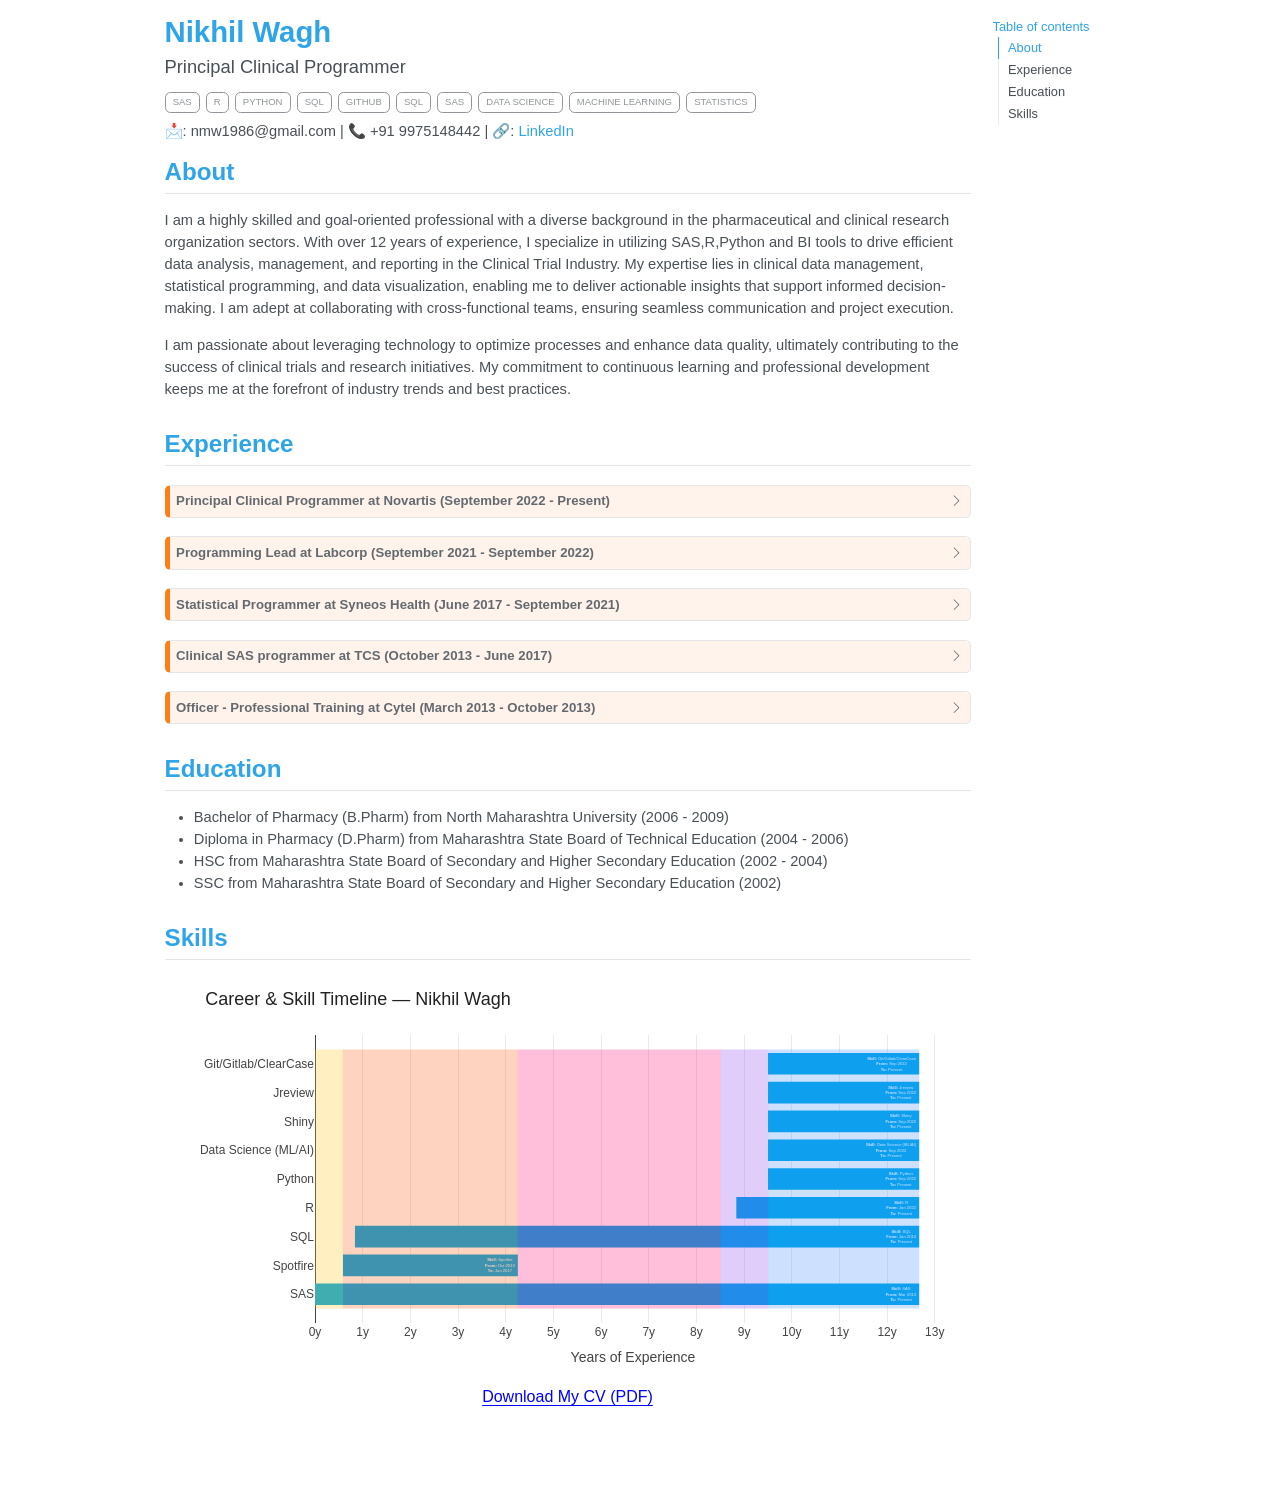
==== commit 3212e9ac: "Built site for gh-pages" ====
--- a/index.html
+++ b/index.html
@@ -6,7 +6,7 @@
 
 <meta name="viewport" content="width=device-width, initial-scale=1.0, user-scalable=yes">
 
-<meta name="description" content="📩: nmw1986@gmail.com | 📞 +91 9975148442 | 🔗: LinkedIn | Quarto">
+<meta name="description" content="📩: nmw1986@gmail.com | 📞 +91 9975148442 | 🔗: LinkedIn">
 
 <title>Nikhil Wagh</title>
 <style>
@@ -95,7 +95,7 @@
 
 <div>
   <div class="description">
-    📩: nmw1986@gmail.com | 📞 +91 9975148442 | 🔗: <a href="www.linkedin.com/in/waghnikhil">LinkedIn</a> | <a href="https://quarto.org/">Quarto</a>
+    📩: nmw1986@gmail.com | 📞 +91 9975148442 | 🔗: <a href="www.linkedin.com/in/waghnikhil">LinkedIn</a>
   </div>
 </div>
 
@@ -259,8 +259,8 @@
 </section>
 <section id="skills" class="level2">
 <h2 class="anchored" data-anchor-id="skills">Skills</h2>
-<div class="plotly html-widget html-fill-item" id="htmlwidget-016c33133455f88a08a9" style="width:100%;height:390px;"></div>
-<script type="application/json" data-for="htmlwidget-016c33133455f88a08a9">{"x":{"visdat":{"2e242b632d44":["function () ","plotlyVisDat"]},"cur_data":"2e242b632d44","attrs":{"2e242b632d44":{"alpha_stroke":1,"sizes":[10,100],"spans":[1,20],"type":"scatter","mode":"none","fill":"toself","name":"Cytel (Officer - Training)","fillcolor":"#FFBE0B40","hoverinfo":"text","text":"<b>Company:<\/b> Cytel (Officer - Training)<br><b>From:<\/b> 2013-03<br><b>To:<\/b> 2013-10","x":[0,0.58863791923340181,0.58863791923340181,0],"y":[0.5,0.5,9.5,9.5],"showlegend":false,"inherit":true},"2e242b632d44.1":{"alpha_stroke":1,"sizes":[10,100],"spans":[1,20],"type":"scatter","mode":"none","fill":"toself","name":"TCS (Clinical SAS Programmer)","fillcolor":"#FB560740","hoverinfo":"text","text":"<b>Company:<\/b> TCS (Clinical SAS Programmer)<br><b>From:<\/b> 2013-10<br><b>To:<\/b> 2017-06","x":[0.58590006844626963,4.2546201232032859,4.2546201232032859,0.58590006844626963],"y":[0.5,0.5,9.5,9.5],"showlegend":false,"inherit":true},"2e242b632d44.2":{"alpha_stroke":1,"sizes":[10,100],"spans":[1,20],"type":"scatter","mode":"none","fill":"toself","name":"Syneos Health (Statistical Programmer)","fillcolor":"#FF006E40","hoverinfo":"text","text":"<b>Company:<\/b> Syneos Health (Statistical Programmer)<br><b>From:<\/b> 2017-06<br><b>To:<\/b> 2021-09","x":[4.2518822724161529,8.5065023956194388,8.5065023956194388,4.2518822724161529],"y":[0.5,0.5,9.5,9.5],"showlegend":false,"inherit":true},"2e242b632d44.3":{"alpha_stroke":1,"sizes":[10,100],"spans":[1,20],"type":"scatter","mode":"none","fill":"toself","name":"Labcorp (Programming Lead)","fillcolor":"#8338EC40","hoverinfo":"text","text":"<b>Company:<\/b> Labcorp (Programming Lead)<br><b>From:<\/b> 2021-09<br><b>To:<\/b> 2022-09","x":[8.5037645448323058,9.5058179329226551,9.5058179329226551,8.5037645448323058],"y":[0.5,0.5,9.5,9.5],"showlegend":false,"inherit":true},"2e242b632d44.4":{"alpha_stroke":1,"sizes":[10,100],"spans":[1,20],"type":"scatter","mode":"none","fill":"toself","name":"Novartis (Principal Clinical Programmer)","fillcolor":"#3A86FF40","hoverinfo":"text","text":"<b>Company:<\/b> Novartis (Principal Clinical Programmer)<br><b>From:<\/b> 2022-09<br><b>To:<\/b> Present","x":[9.5030800821355239,12.673511293634498,12.673511293634498,9.5030800821355239],"y":[0.5,0.5,9.5,9.5],"showlegend":false,"inherit":true},"2e242b632d44.5":{"alpha_stroke":1,"sizes":[10,100],"spans":[1,20],"type":"bar","orientation":"h","y":[1,2,3,4,5,6,7,8,9],"x":[12.673511293634498,3.6687200547570162,11.835728952772074,3.8357289527720742,3.1704312114989737,3.1704312114989737,3.1704312114989737,3.1704312114989737,3.1704312114989737],"base":[0,0.58590006844626963,0.83778234086242298,8.8377823408624234,9.5030800821355239,9.5030800821355239,9.5030800821355239,9.5030800821355239,9.5030800821355239],"marker":{"color":"#00A8E8"},"hoverinfo":"text","text":["<b>Skill:<\/b> SAS<br><b>From:<\/b> Mar 2013<br><b>To:<\/b> Present","<b>Skill:<\/b> Spotfire<br><b>From:<\/b> Oct 2013<br><b>To:<\/b> Jun 2017","<b>Skill:<\/b> SQL<br><b>From:<\/b> Jan 2014<br><b>To:<\/b> Present","<b>Skill:<\/b> R<br><b>From:<\/b> Jan 2022<br><b>To:<\/b> Present","<b>Skill:<\/b> Python<br><b>From:<\/b> Sep 2022<br><b>To:<\/b> Present","<b>Skill:<\/b> Data Science (ML/AI)<br><b>From:<\/b> Sep 2022<br><b>To:<\/b> Present","<b>Skill:<\/b> Shiny<br><b>From:<\/b> Sep 2022<br><b>To:<\/b> Present","<b>Skill:<\/b> Jreview<br><b>From:<\/b> Sep 2022<br><b>To:<\/b> Present","<b>Skill:<\/b> Git/Gitlab/ClearCase<br><b>From:<\/b> Sep 2022<br><b>To:<\/b> Present"],"name":"Skills","inherit":true}},"layout":{"margin":{"b":40,"l":150,"t":60,"r":20},"title":{"text":"Career & Skill Timeline — Nikhil Wagh","x":0.050000000000000003,"font":{"size":18,"family":"Arial","color":"#222"}},"xaxis":{"domain":[0,1],"automargin":true,"title":"Years of Experience","tickvals":[0,1,2,3,4,5,6,7,8,9,10,11,12,13],"ticktext":["0y","1y","2y","3y","4y","5y","6y","7y","8y","9y","10y","11y","12y","13y"],"gridcolor":"#EAEAEA"},"yaxis":{"domain":[0,1],"automargin":true,"title":"","tickvals":[1,2,3,4,5,6,7,8,9],"ticktext":["SAS","Spotfire","SQL","R","Python","Data Science (ML/AI)","Shiny","Jreview","Git/Gitlab/ClearCase"],"gridcolor":"transparent"},"bargap":0.25,"hoverlabel":{"bgcolor":"white","font":{"size":11}},"plot_bgcolor":"#FFFFFF","paper_bgcolor":"#FFFFFF","showlegend":false,"hovermode":"closest"},"source":"A","config":{"modeBarButtonsToAdd":["hoverclosest","hovercompare"],"showSendToCloud":false},"data":[{"fillcolor":"#FFBE0B40","type":"scatter","mode":"none","fill":"toself","name":"Cytel (Officer - Training)","hoverinfo":["text","text","text","text"],"text":["<b>Company:<\/b> Cytel (Officer - Training)<br><b>From:<\/b> 2013-03<br><b>To:<\/b> 2013-10","<b>Company:<\/b> Cytel (Officer - Training)<br><b>From:<\/b> 2013-03<br><b>To:<\/b> 2013-10","<b>Company:<\/b> Cytel (Officer - Training)<br><b>From:<\/b> 2013-03<br><b>To:<\/b> 2013-10","<b>Company:<\/b> Cytel (Officer - Training)<br><b>From:<\/b> 2013-03<br><b>To:<\/b> 2013-10"],"x":[0,0.58863791923340181,0.58863791923340181,0],"y":[0.5,0.5,9.5,9.5],"showlegend":false,"marker":{"color":"rgba(31,119,180,1)","line":{"color":"rgba(31,119,180,1)"}},"error_y":{"color":"rgba(31,119,180,1)"},"error_x":{"color":"rgba(31,119,180,1)"},"line":{"color":"rgba(31,119,180,1)"},"xaxis":"x","yaxis":"y","frame":null},{"fillcolor":"#FB560740","type":"scatter","mode":"none","fill":"toself","name":"TCS (Clinical SAS Programmer)","hoverinfo":["text","text","text","text"],"text":["<b>Company:<\/b> TCS (Clinical SAS Programmer)<br><b>From:<\/b> 2013-10<br><b>To:<\/b> 2017-06","<b>Company:<\/b> TCS (Clinical SAS Programmer)<br><b>From:<\/b> 2013-10<br><b>To:<\/b> 2017-06","<b>Company:<\/b> TCS (Clinical SAS Programmer)<br><b>From:<\/b> 2013-10<br><b>To:<\/b> 2017-06","<b>Company:<\/b> TCS (Clinical SAS Programmer)<br><b>From:<\/b> 2013-10<br><b>To:<\/b> 2017-06"],"x":[0.58590006844626963,4.2546201232032859,4.2546201232032859,0.58590006844626963],"y":[0.5,0.5,9.5,9.5],"showlegend":false,"marker":{"color":"rgba(255,127,14,1)","line":{"color":"rgba(255,127,14,1)"}},"error_y":{"color":"rgba(255,127,14,1)"},"error_x":{"color":"rgba(255,127,14,1)"},"line":{"color":"rgba(255,127,14,1)"},"xaxis":"x","yaxis":"y","frame":null},{"fillcolor":"#FF006E40","type":"scatter","mode":"none","fill":"toself","name":"Syneos Health (Statistical Programmer)","hoverinfo":["text","text","text","text"],"text":["<b>Company:<\/b> Syneos Health (Statistical Programmer)<br><b>From:<\/b> 2017-06<br><b>To:<\/b> 2021-09","<b>Company:<\/b> Syneos Health (Statistical Programmer)<br><b>From:<\/b> 2017-06<br><b>To:<\/b> 2021-09","<b>Company:<\/b> Syneos Health (Statistical Programmer)<br><b>From:<\/b> 2017-06<br><b>To:<\/b> 2021-09","<b>Company:<\/b> Syneos Health (Statistical Programmer)<br><b>From:<\/b> 2017-06<br><b>To:<\/b> 2021-09"],"x":[4.2518822724161529,8.5065023956194388,8.5065023956194388,4.2518822724161529],"y":[0.5,0.5,9.5,9.5],"showlegend":false,"marker":{"color":"rgba(44,160,44,1)","line":{"color":"rgba(44,160,44,1)"}},"error_y":{"color":"rgba(44,160,44,1)"},"error_x":{"color":"rgba(44,160,44,1)"},"line":{"color":"rgba(44,160,44,1)"},"xaxis":"x","yaxis":"y","frame":null},{"fillcolor":"#8338EC40","type":"scatter","mode":"none","fill":"toself","name":"Labcorp (Programming Lead)","hoverinfo":["text","text","text","text"],"text":["<b>Company:<\/b> Labcorp (Programming Lead)<br><b>From:<\/b> 2021-09<br><b>To:<\/b> 2022-09","<b>Company:<\/b> Labcorp (Programming Lead)<br><b>From:<\/b> 2021-09<br><b>To:<\/b> 2022-09","<b>Company:<\/b> Labcorp (Programming Lead)<br><b>From:<\/b> 2021-09<br><b>To:<\/b> 2022-09","<b>Company:<\/b> Labcorp (Programming Lead)<br><b>From:<\/b> 2021-09<br><b>To:<\/b> 2022-09"],"x":[8.5037645448323058,9.5058179329226551,9.5058179329226551,8.5037645448323058],"y":[0.5,0.5,9.5,9.5],"showlegend":false,"marker":{"color":"rgba(214,39,40,1)","line":{"color":"rgba(214,39,40,1)"}},"error_y":{"color":"rgba(214,39,40,1)"},"error_x":{"color":"rgba(214,39,40,1)"},"line":{"color":"rgba(214,39,40,1)"},"xaxis":"x","yaxis":"y","frame":null},{"fillcolor":"#3A86FF40","type":"scatter","mode":"none","fill":"toself","name":"Novartis (Principal Clinical Programmer)","hoverinfo":["text","text","text","text"],"text":["<b>Company:<\/b> Novartis (Principal Clinical Programmer)<br><b>From:<\/b> 2022-09<br><b>To:<\/b> Present","<b>Company:<\/b> Novartis (Principal Clinical Programmer)<br><b>From:<\/b> 2022-09<br><b>To:<\/b> Present","<b>Company:<\/b> Novartis (Principal Clinical Programmer)<br><b>From:<\/b> 2022-09<br><b>To:<\/b> Present","<b>Company:<\/b> Novartis (Principal Clinical Programmer)<br><b>From:<\/b> 2022-09<br><b>To:<\/b> Present"],"x":[9.5030800821355239,12.673511293634498,12.673511293634498,9.5030800821355239],"y":[0.5,0.5,9.5,9.5],"showlegend":false,"marker":{"color":"rgba(148,103,189,1)","line":{"color":"rgba(148,103,189,1)"}},"error_y":{"color":"rgba(148,103,189,1)"},"error_x":{"color":"rgba(148,103,189,1)"},"line":{"color":"rgba(148,103,189,1)"},"xaxis":"x","yaxis":"y","frame":null},{"type":"bar","orientation":"h","y":[1,2,3,4,5,6,7,8,9],"x":[12.673511293634498,3.6687200547570162,11.835728952772074,3.8357289527720742,3.1704312114989737,3.1704312114989737,3.1704312114989737,3.1704312114989737,3.1704312114989737],"base":[0,0.58590006844626963,0.83778234086242298,8.8377823408624234,9.5030800821355239,9.5030800821355239,9.5030800821355239,9.5030800821355239,9.5030800821355239],"marker":{"color":"#00A8E8","line":{"color":"rgba(140,86,75,1)"}},"hoverinfo":["text","text","text","text","text","text","text","text","text"],"text":["<b>Skill:<\/b> SAS<br><b>From:<\/b> Mar 2013<br><b>To:<\/b> Present","<b>Skill:<\/b> Spotfire<br><b>From:<\/b> Oct 2013<br><b>To:<\/b> Jun 2017","<b>Skill:<\/b> SQL<br><b>From:<\/b> Jan 2014<br><b>To:<\/b> Present","<b>Skill:<\/b> R<br><b>From:<\/b> Jan 2022<br><b>To:<\/b> Present","<b>Skill:<\/b> Python<br><b>From:<\/b> Sep 2022<br><b>To:<\/b> Present","<b>Skill:<\/b> Data Science (ML/AI)<br><b>From:<\/b> Sep 2022<br><b>To:<\/b> Present","<b>Skill:<\/b> Shiny<br><b>From:<\/b> Sep 2022<br><b>To:<\/b> Present","<b>Skill:<\/b> Jreview<br><b>From:<\/b> Sep 2022<br><b>To:<\/b> Present","<b>Skill:<\/b> Git/Gitlab/ClearCase<br><b>From:<\/b> Sep 2022<br><b>To:<\/b> Present"],"name":"Skills","error_y":{"color":"rgba(140,86,75,1)"},"error_x":{"color":"rgba(140,86,75,1)"},"xaxis":"x","yaxis":"y","frame":null}],"highlight":{"on":"plotly_click","persistent":false,"dynamic":false,"selectize":false,"opacityDim":0.20000000000000001,"selected":{"opacity":1},"debounce":0},"shinyEvents":["plotly_hover","plotly_click","plotly_selected","plotly_relayout","plotly_brushed","plotly_brushing","plotly_clickannotation","plotly_doubleclick","plotly_deselect","plotly_afterplot","plotly_sunburstclick"],"base_url":"https://plot.ly"},"evals":[],"jsHooks":[]}</script>
+<div class="plotly html-widget html-fill-item" id="htmlwidget-2fda9ff71c804410c9c0" style="width:100%;height:390px;"></div>
+<script type="application/json" data-for="htmlwidget-2fda9ff71c804410c9c0">{"x":{"visdat":{"10909d25a92":["function () ","plotlyVisDat"]},"cur_data":"10909d25a92","attrs":{"10909d25a92":{"alpha_stroke":1,"sizes":[10,100],"spans":[1,20],"type":"scatter","mode":"none","fill":"toself","name":"Cytel (Officer - Training)","fillcolor":"#FFBE0B40","hoverinfo":"text","text":"<b>Company:<\/b> Cytel (Officer - Training)<br><b>From:<\/b> 2013-03<br><b>To:<\/b> 2013-10","x":[0,0.58863791923340181,0.58863791923340181,0],"y":[0.5,0.5,9.5,9.5],"showlegend":false,"inherit":true},"10909d25a92.1":{"alpha_stroke":1,"sizes":[10,100],"spans":[1,20],"type":"scatter","mode":"none","fill":"toself","name":"TCS (Clinical SAS Programmer)","fillcolor":"#FB560740","hoverinfo":"text","text":"<b>Company:<\/b> TCS (Clinical SAS Programmer)<br><b>From:<\/b> 2013-10<br><b>To:<\/b> 2017-06","x":[0.58590006844626963,4.2546201232032859,4.2546201232032859,0.58590006844626963],"y":[0.5,0.5,9.5,9.5],"showlegend":false,"inherit":true},"10909d25a92.2":{"alpha_stroke":1,"sizes":[10,100],"spans":[1,20],"type":"scatter","mode":"none","fill":"toself","name":"Syneos Health (Statistical Programmer)","fillcolor":"#FF006E40","hoverinfo":"text","text":"<b>Company:<\/b> Syneos Health (Statistical Programmer)<br><b>From:<\/b> 2017-06<br><b>To:<\/b> 2021-09","x":[4.2518822724161529,8.5065023956194388,8.5065023956194388,4.2518822724161529],"y":[0.5,0.5,9.5,9.5],"showlegend":false,"inherit":true},"10909d25a92.3":{"alpha_stroke":1,"sizes":[10,100],"spans":[1,20],"type":"scatter","mode":"none","fill":"toself","name":"Labcorp (Programming Lead)","fillcolor":"#8338EC40","hoverinfo":"text","text":"<b>Company:<\/b> Labcorp (Programming Lead)<br><b>From:<\/b> 2021-09<br><b>To:<\/b> 2022-09","x":[8.5037645448323058,9.5058179329226551,9.5058179329226551,8.5037645448323058],"y":[0.5,0.5,9.5,9.5],"showlegend":false,"inherit":true},"10909d25a92.4":{"alpha_stroke":1,"sizes":[10,100],"spans":[1,20],"type":"scatter","mode":"none","fill":"toself","name":"Novartis (Principal Clinical Programmer)","fillcolor":"#3A86FF40","hoverinfo":"text","text":"<b>Company:<\/b> Novartis (Principal Clinical Programmer)<br><b>From:<\/b> 2022-09<br><b>To:<\/b> Present","x":[9.5030800821355239,12.673511293634498,12.673511293634498,9.5030800821355239],"y":[0.5,0.5,9.5,9.5],"showlegend":false,"inherit":true},"10909d25a92.5":{"alpha_stroke":1,"sizes":[10,100],"spans":[1,20],"type":"bar","orientation":"h","y":[1,2,3,4,5,6,7,8,9],"x":[12.673511293634498,3.6687200547570162,11.835728952772074,3.8357289527720742,3.1704312114989737,3.1704312114989737,3.1704312114989737,3.1704312114989737,3.1704312114989737],"base":[0,0.58590006844626963,0.83778234086242298,8.8377823408624234,9.5030800821355239,9.5030800821355239,9.5030800821355239,9.5030800821355239,9.5030800821355239],"marker":{"color":"#00A8E8"},"hoverinfo":"text","text":["<b>Skill:<\/b> SAS<br><b>From:<\/b> Mar 2013<br><b>To:<\/b> Present","<b>Skill:<\/b> Spotfire<br><b>From:<\/b> Oct 2013<br><b>To:<\/b> Jun 2017","<b>Skill:<\/b> SQL<br><b>From:<\/b> Jan 2014<br><b>To:<\/b> Present","<b>Skill:<\/b> R<br><b>From:<\/b> Jan 2022<br><b>To:<\/b> Present","<b>Skill:<\/b> Python<br><b>From:<\/b> Sep 2022<br><b>To:<\/b> Present","<b>Skill:<\/b> Data Science (ML/AI)<br><b>From:<\/b> Sep 2022<br><b>To:<\/b> Present","<b>Skill:<\/b> Shiny<br><b>From:<\/b> Sep 2022<br><b>To:<\/b> Present","<b>Skill:<\/b> Jreview<br><b>From:<\/b> Sep 2022<br><b>To:<\/b> Present","<b>Skill:<\/b> Git/Gitlab/ClearCase<br><b>From:<\/b> Sep 2022<br><b>To:<\/b> Present"],"name":"Skills","inherit":true}},"layout":{"margin":{"b":40,"l":150,"t":60,"r":20},"title":{"text":"Career & Skill Timeline — Nikhil Wagh","x":0.050000000000000003,"font":{"size":18,"family":"Arial","color":"#222"}},"xaxis":{"domain":[0,1],"automargin":true,"title":"Years of Experience","tickvals":[0,1,2,3,4,5,6,7,8,9,10,11,12,13],"ticktext":["0y","1y","2y","3y","4y","5y","6y","7y","8y","9y","10y","11y","12y","13y"],"gridcolor":"#EAEAEA"},"yaxis":{"domain":[0,1],"automargin":true,"title":"","tickvals":[1,2,3,4,5,6,7,8,9],"ticktext":["SAS","Spotfire","SQL","R","Python","Data Science (ML/AI)","Shiny","Jreview","Git/Gitlab/ClearCase"],"gridcolor":"transparent"},"bargap":0.25,"hoverlabel":{"bgcolor":"white","font":{"size":11}},"plot_bgcolor":"#FFFFFF","paper_bgcolor":"#FFFFFF","showlegend":false,"hovermode":"closest"},"source":"A","config":{"modeBarButtonsToAdd":["hoverclosest","hovercompare"],"showSendToCloud":false},"data":[{"fillcolor":"#FFBE0B40","type":"scatter","mode":"none","fill":"toself","name":"Cytel (Officer - Training)","hoverinfo":["text","text","text","text"],"text":["<b>Company:<\/b> Cytel (Officer - Training)<br><b>From:<\/b> 2013-03<br><b>To:<\/b> 2013-10","<b>Company:<\/b> Cytel (Officer - Training)<br><b>From:<\/b> 2013-03<br><b>To:<\/b> 2013-10","<b>Company:<\/b> Cytel (Officer - Training)<br><b>From:<\/b> 2013-03<br><b>To:<\/b> 2013-10","<b>Company:<\/b> Cytel (Officer - Training)<br><b>From:<\/b> 2013-03<br><b>To:<\/b> 2013-10"],"x":[0,0.58863791923340181,0.58863791923340181,0],"y":[0.5,0.5,9.5,9.5],"showlegend":false,"marker":{"color":"rgba(31,119,180,1)","line":{"color":"rgba(31,119,180,1)"}},"error_y":{"color":"rgba(31,119,180,1)"},"error_x":{"color":"rgba(31,119,180,1)"},"line":{"color":"rgba(31,119,180,1)"},"xaxis":"x","yaxis":"y","frame":null},{"fillcolor":"#FB560740","type":"scatter","mode":"none","fill":"toself","name":"TCS (Clinical SAS Programmer)","hoverinfo":["text","text","text","text"],"text":["<b>Company:<\/b> TCS (Clinical SAS Programmer)<br><b>From:<\/b> 2013-10<br><b>To:<\/b> 2017-06","<b>Company:<\/b> TCS (Clinical SAS Programmer)<br><b>From:<\/b> 2013-10<br><b>To:<\/b> 2017-06","<b>Company:<\/b> TCS (Clinical SAS Programmer)<br><b>From:<\/b> 2013-10<br><b>To:<\/b> 2017-06","<b>Company:<\/b> TCS (Clinical SAS Programmer)<br><b>From:<\/b> 2013-10<br><b>To:<\/b> 2017-06"],"x":[0.58590006844626963,4.2546201232032859,4.2546201232032859,0.58590006844626963],"y":[0.5,0.5,9.5,9.5],"showlegend":false,"marker":{"color":"rgba(255,127,14,1)","line":{"color":"rgba(255,127,14,1)"}},"error_y":{"color":"rgba(255,127,14,1)"},"error_x":{"color":"rgba(255,127,14,1)"},"line":{"color":"rgba(255,127,14,1)"},"xaxis":"x","yaxis":"y","frame":null},{"fillcolor":"#FF006E40","type":"scatter","mode":"none","fill":"toself","name":"Syneos Health (Statistical Programmer)","hoverinfo":["text","text","text","text"],"text":["<b>Company:<\/b> Syneos Health (Statistical Programmer)<br><b>From:<\/b> 2017-06<br><b>To:<\/b> 2021-09","<b>Company:<\/b> Syneos Health (Statistical Programmer)<br><b>From:<\/b> 2017-06<br><b>To:<\/b> 2021-09","<b>Company:<\/b> Syneos Health (Statistical Programmer)<br><b>From:<\/b> 2017-06<br><b>To:<\/b> 2021-09","<b>Company:<\/b> Syneos Health (Statistical Programmer)<br><b>From:<\/b> 2017-06<br><b>To:<\/b> 2021-09"],"x":[4.2518822724161529,8.5065023956194388,8.5065023956194388,4.2518822724161529],"y":[0.5,0.5,9.5,9.5],"showlegend":false,"marker":{"color":"rgba(44,160,44,1)","line":{"color":"rgba(44,160,44,1)"}},"error_y":{"color":"rgba(44,160,44,1)"},"error_x":{"color":"rgba(44,160,44,1)"},"line":{"color":"rgba(44,160,44,1)"},"xaxis":"x","yaxis":"y","frame":null},{"fillcolor":"#8338EC40","type":"scatter","mode":"none","fill":"toself","name":"Labcorp (Programming Lead)","hoverinfo":["text","text","text","text"],"text":["<b>Company:<\/b> Labcorp (Programming Lead)<br><b>From:<\/b> 2021-09<br><b>To:<\/b> 2022-09","<b>Company:<\/b> Labcorp (Programming Lead)<br><b>From:<\/b> 2021-09<br><b>To:<\/b> 2022-09","<b>Company:<\/b> Labcorp (Programming Lead)<br><b>From:<\/b> 2021-09<br><b>To:<\/b> 2022-09","<b>Company:<\/b> Labcorp (Programming Lead)<br><b>From:<\/b> 2021-09<br><b>To:<\/b> 2022-09"],"x":[8.5037645448323058,9.5058179329226551,9.5058179329226551,8.5037645448323058],"y":[0.5,0.5,9.5,9.5],"showlegend":false,"marker":{"color":"rgba(214,39,40,1)","line":{"color":"rgba(214,39,40,1)"}},"error_y":{"color":"rgba(214,39,40,1)"},"error_x":{"color":"rgba(214,39,40,1)"},"line":{"color":"rgba(214,39,40,1)"},"xaxis":"x","yaxis":"y","frame":null},{"fillcolor":"#3A86FF40","type":"scatter","mode":"none","fill":"toself","name":"Novartis (Principal Clinical Programmer)","hoverinfo":["text","text","text","text"],"text":["<b>Company:<\/b> Novartis (Principal Clinical Programmer)<br><b>From:<\/b> 2022-09<br><b>To:<\/b> Present","<b>Company:<\/b> Novartis (Principal Clinical Programmer)<br><b>From:<\/b> 2022-09<br><b>To:<\/b> Present","<b>Company:<\/b> Novartis (Principal Clinical Programmer)<br><b>From:<\/b> 2022-09<br><b>To:<\/b> Present","<b>Company:<\/b> Novartis (Principal Clinical Programmer)<br><b>From:<\/b> 2022-09<br><b>To:<\/b> Present"],"x":[9.5030800821355239,12.673511293634498,12.673511293634498,9.5030800821355239],"y":[0.5,0.5,9.5,9.5],"showlegend":false,"marker":{"color":"rgba(148,103,189,1)","line":{"color":"rgba(148,103,189,1)"}},"error_y":{"color":"rgba(148,103,189,1)"},"error_x":{"color":"rgba(148,103,189,1)"},"line":{"color":"rgba(148,103,189,1)"},"xaxis":"x","yaxis":"y","frame":null},{"type":"bar","orientation":"h","y":[1,2,3,4,5,6,7,8,9],"x":[12.673511293634498,3.6687200547570162,11.835728952772074,3.8357289527720742,3.1704312114989737,3.1704312114989737,3.1704312114989737,3.1704312114989737,3.1704312114989737],"base":[0,0.58590006844626963,0.83778234086242298,8.8377823408624234,9.5030800821355239,9.5030800821355239,9.5030800821355239,9.5030800821355239,9.5030800821355239],"marker":{"color":"#00A8E8","line":{"color":"rgba(140,86,75,1)"}},"hoverinfo":["text","text","text","text","text","text","text","text","text"],"text":["<b>Skill:<\/b> SAS<br><b>From:<\/b> Mar 2013<br><b>To:<\/b> Present","<b>Skill:<\/b> Spotfire<br><b>From:<\/b> Oct 2013<br><b>To:<\/b> Jun 2017","<b>Skill:<\/b> SQL<br><b>From:<\/b> Jan 2014<br><b>To:<\/b> Present","<b>Skill:<\/b> R<br><b>From:<\/b> Jan 2022<br><b>To:<\/b> Present","<b>Skill:<\/b> Python<br><b>From:<\/b> Sep 2022<br><b>To:<\/b> Present","<b>Skill:<\/b> Data Science (ML/AI)<br><b>From:<\/b> Sep 2022<br><b>To:<\/b> Present","<b>Skill:<\/b> Shiny<br><b>From:<\/b> Sep 2022<br><b>To:<\/b> Present","<b>Skill:<\/b> Jreview<br><b>From:<\/b> Sep 2022<br><b>To:<\/b> Present","<b>Skill:<\/b> Git/Gitlab/ClearCase<br><b>From:<\/b> Sep 2022<br><b>To:<\/b> Present"],"name":"Skills","error_y":{"color":"rgba(140,86,75,1)"},"error_x":{"color":"rgba(140,86,75,1)"},"xaxis":"x","yaxis":"y","frame":null}],"highlight":{"on":"plotly_click","persistent":false,"dynamic":false,"selectize":false,"opacityDim":0.20000000000000001,"selected":{"opacity":1},"debounce":0},"shinyEvents":["plotly_hover","plotly_click","plotly_selected","plotly_relayout","plotly_brushed","plotly_brushing","plotly_clickannotation","plotly_doubleclick","plotly_deselect","plotly_afterplot","plotly_sunburstclick"],"base_url":"https://plot.ly"},"evals":[],"jsHooks":[]}</script>
 <div style="text-align: center; margin-top: 20px; margin-bottom: 20px;">
 <p><a href="Nikhil Wagh.pdf" target="_blank" style="font-size: 16px; color: blue; text-decoration: underline;"> Download My CV (PDF) </a></p>
 </div>
